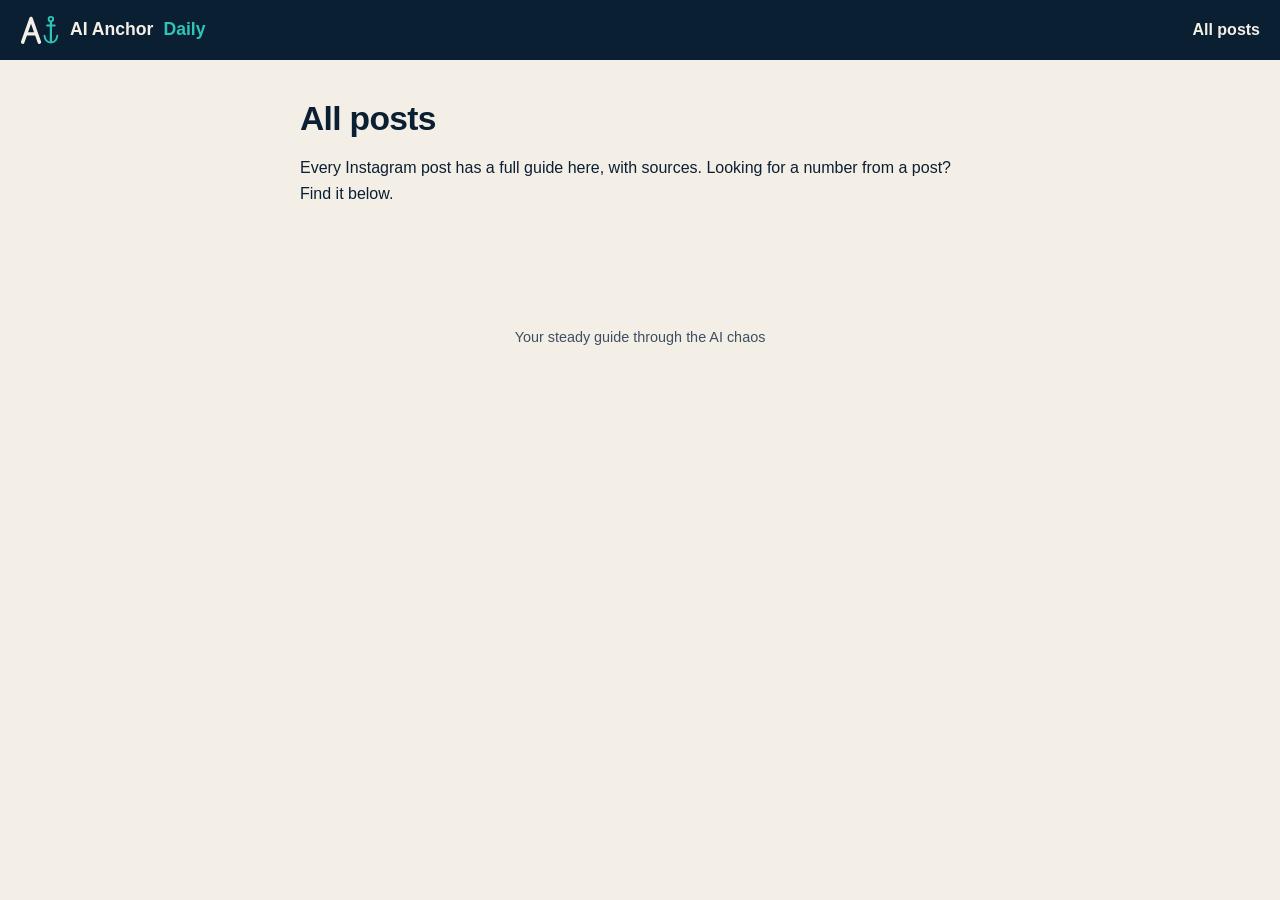
==== posts/index.html @ 80497ed5 "AI Anchor Daily website Co-Authored-By: Claude Opus 5.5 <noreply@anthropic.com> Claude-Session: http" ====
<!DOCTYPE html>
<html lang="en">
<head>
<meta charset="utf-8">
<meta name="viewport" content="width=device-width, initial-scale=1">
<title>All posts — AI Anchor Daily</title>
<link rel="icon" href="/assets/brand/favicon.svg" type="image/svg+xml">
<link rel="stylesheet" href="/assets/site.css">
</head>
<body>
<header class="top">
  <a class="brand" href="/"><img src="/assets/brand/logo-mark.svg" alt="" width="40" height="32"> AI Anchor <span>Daily</span></a>
  <a href="/posts/">All posts</a>
</header>
<main>
  <h1>All posts</h1>
  <p>Every Instagram post has a full guide here, with sources. Looking for a number from a post? Find it below.</p>
  <ul class="list">
    <!-- POSTS:START (newest first; M1 job inserts items here) -->
    <!-- POSTS:END -->
  </ul>
</main>
<footer class="foot"><p>Your steady guide through the AI chaos</p></footer>
</body>
</html>
---- assets/site.css ----
:root { --navy:#0b1f33; --sand:#f4efe6; --teal:#2ec4b6; --teal-dark:#16877d; --muted:#3d4f61; }
* { box-sizing: border-box; }
body { margin:0; background: var(--sand); color: var(--navy); font-family: Inter, -apple-system, "Segoe UI", Roboto, sans-serif; line-height: 1.65; }
a { color: var(--teal-dark); }
.top { background: var(--navy); color: var(--sand); padding: 14px 20px; display:flex; align-items:center; justify-content:space-between; gap: 12px; }
.top a { color: var(--sand); text-decoration:none; font-weight:600; }
.brand { display:inline-flex; align-items:center; gap:10px; font-size:1.1rem; }
.brand span { color: var(--teal); }
main { max-width: 720px; margin: 0 auto; padding: 32px 20px 48px; }
h1 { font-size: 2.1rem; line-height: 1.15; letter-spacing: -0.02em; margin: 8px 0 16px; }
h2 { font-size: 1.35rem; margin-top: 2rem; }
.meta { color: var(--muted); font-size: .95rem; margin: 0; }
.pill { display:inline-block; background: var(--teal); color: var(--navy); font-weight:700; font-size:.75rem; letter-spacing:.06em; text-transform:uppercase; padding: 4px 10px; border-radius: 999px; margin-right: 6px; }
.tldr { background:#fff; border-radius: 14px; padding: 16px 18px; }
.takeaway { background: var(--navy); color: var(--sand); border-radius: 18px; padding: 8px 22px 18px; margin-top: 2rem; }
.takeaway h2 { color: var(--teal); }
.sources li { word-break: break-word; }
.list { list-style:none; padding:0; display:grid; gap: 12px; }
.list li a { display:block; background:#fff; border-radius: 14px; padding: 14px 16px; text-decoration:none; color: var(--navy); }
.list li a small { color: var(--muted); display:block; }
.foot { text-align:center; color: var(--muted); font-size:.9rem; padding: 24px 16px 40px; }
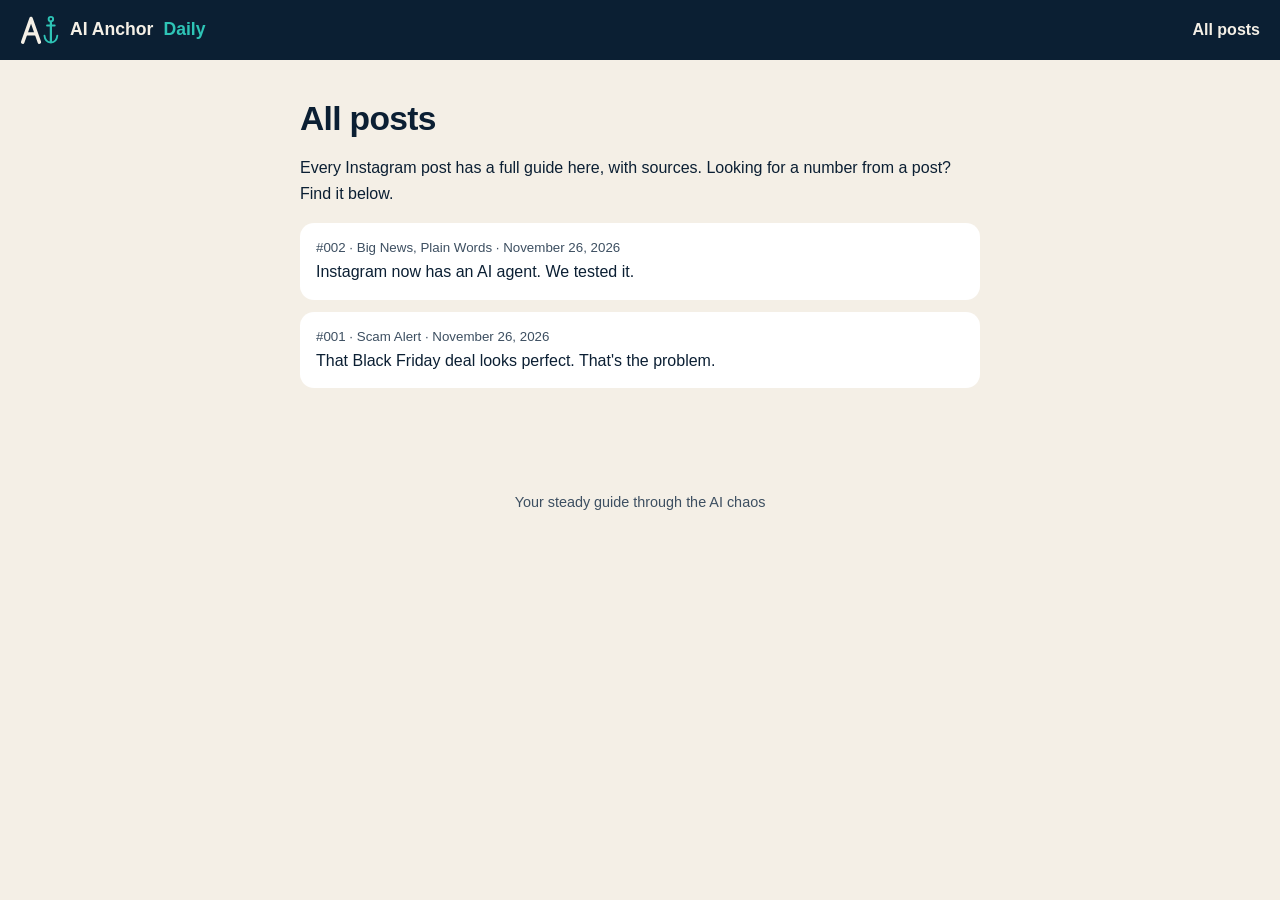
==== commit 5da9a39c: "chat: 2026-11-26 — published #001, #002; homepage now live Co-Authored-By: Claude Opus 5.5 <noreply@" ====
--- a/posts/index.html
+++ b/posts/index.html
@@ -17,6 +17,8 @@
   <p>Every Instagram post has a full guide here, with sources. Looking for a number from a post? Find it below.</p>
   <ul class="list">
     <!-- POSTS:START (newest first; M1 job inserts items here) -->
+    <li><a href="/posts/002-muse-in-instagram-dms/"><small>#002 · Big News, Plain Words · November 26, 2026</small>Instagram now has an AI agent. We tested it.</a></li>
+    <li><a href="/posts/001-black-friday-ai-scams/"><small>#001 · Scam Alert · November 26, 2026</small>That Black Friday deal looks perfect. That&#x27;s the problem.</a></li>
     <!-- POSTS:END -->
   </ul>
 </main>
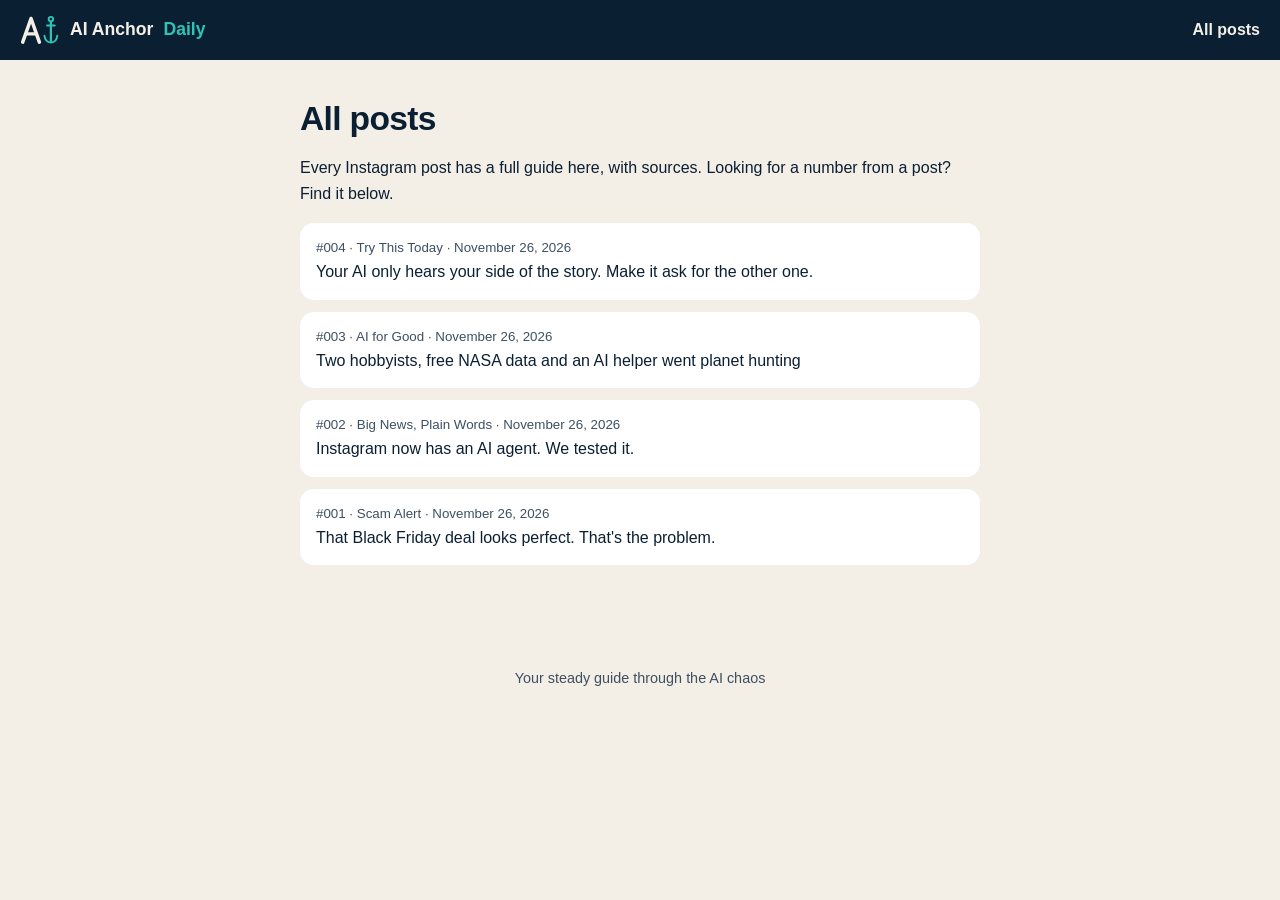
==== commit 7c840ef5: "chat: 2026-11-27 — published #003, #004 Co-Authored-By: Claude Opus 5.5 <noreply@anthropic.com> Clau" ====
--- a/posts/index.html
+++ b/posts/index.html
@@ -17,6 +17,8 @@
   <p>Every Instagram post has a full guide here, with sources. Looking for a number from a post? Find it below.</p>
   <ul class="list">
     <!-- POSTS:START (newest first; M1 job inserts items here) -->
+    <li><a href="/posts/004-ask-for-the-other-side/"><small>#004 · Try This Today · November 26, 2026</small>Your AI only hears your side of the story. Make it ask for the other one.</a></li>
+    <li><a href="/posts/003-amateur-planet-hunters/"><small>#003 · AI for Good · November 26, 2026</small>Two hobbyists, free NASA data and an AI helper went planet hunting</a></li>
     <li><a href="/posts/002-muse-in-instagram-dms/"><small>#002 · Big News, Plain Words · November 26, 2026</small>Instagram now has an AI agent. We tested it.</a></li>
     <li><a href="/posts/001-black-friday-ai-scams/"><small>#001 · Scam Alert · November 26, 2026</small>That Black Friday deal looks perfect. That&#x27;s the problem.</a></li>
     <!-- POSTS:END -->
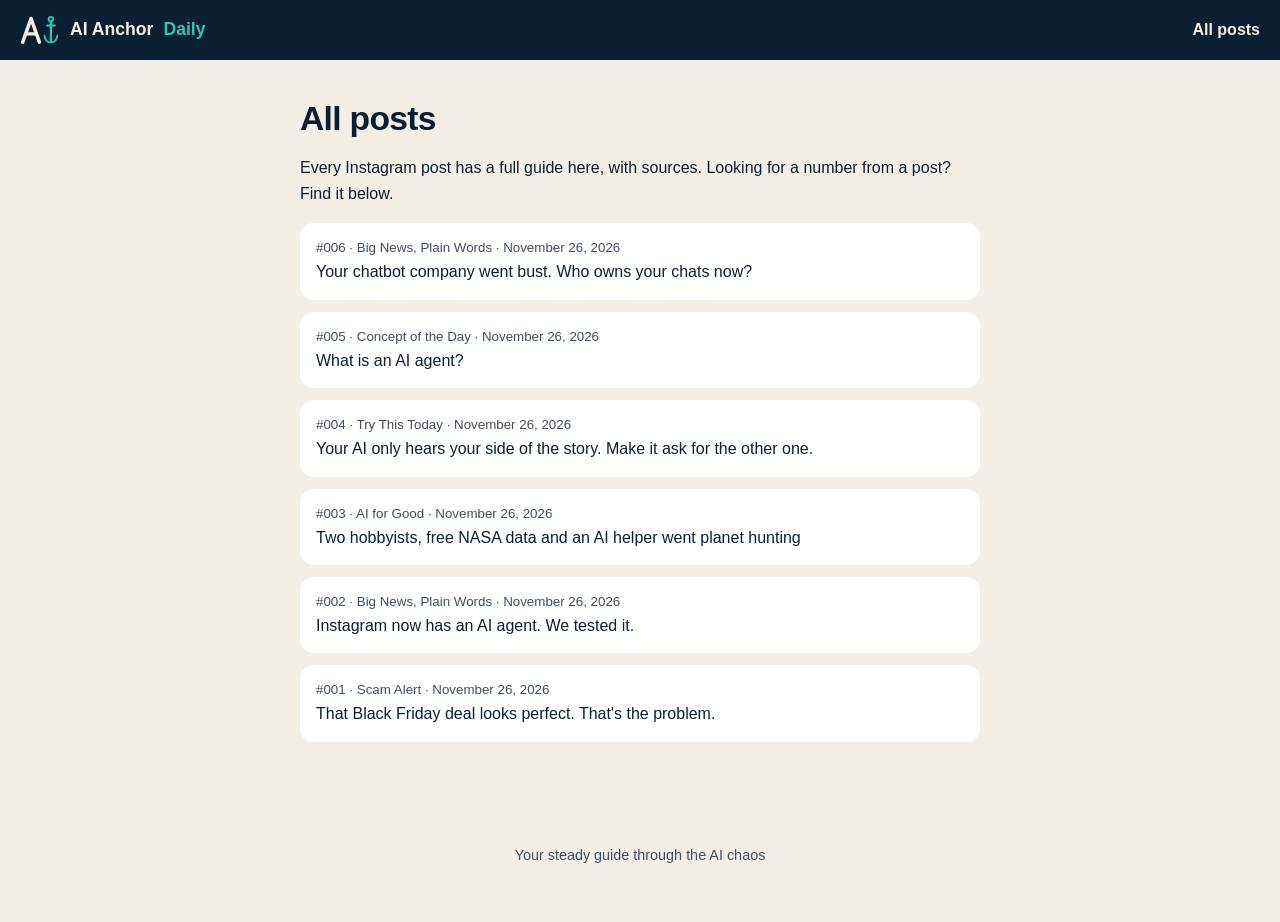
==== commit 3a4ce483: "Publish #005 What is an AI agent and #006 Character.AI chats Co-Authored-By: Claude Opus 5.5 <norepl" ====
--- a/posts/index.html
+++ b/posts/index.html
@@ -17,6 +17,8 @@
   <p>Every Instagram post has a full guide here, with sources. Looking for a number from a post? Find it below.</p>
   <ul class="list">
     <!-- POSTS:START (newest first; M1 job inserts items here) -->
+    <li><a href="/posts/006-characterai-chats-for-sale/"><small>#006 · Big News, Plain Words · November 26, 2026</small>Your chatbot company went bust. Who owns your chats now?</a></li>
+    <li><a href="/posts/005-what-is-an-ai-agent/"><small>#005 · Concept of the Day · November 26, 2026</small>What is an AI agent?</a></li>
     <li><a href="/posts/004-ask-for-the-other-side/"><small>#004 · Try This Today · November 26, 2026</small>Your AI only hears your side of the story. Make it ask for the other one.</a></li>
     <li><a href="/posts/003-amateur-planet-hunters/"><small>#003 · AI for Good · November 26, 2026</small>Two hobbyists, free NASA data and an AI helper went planet hunting</a></li>
     <li><a href="/posts/002-muse-in-instagram-dms/"><small>#002 · Big News, Plain Words · November 26, 2026</small>Instagram now has an AI agent. We tested it.</a></li>
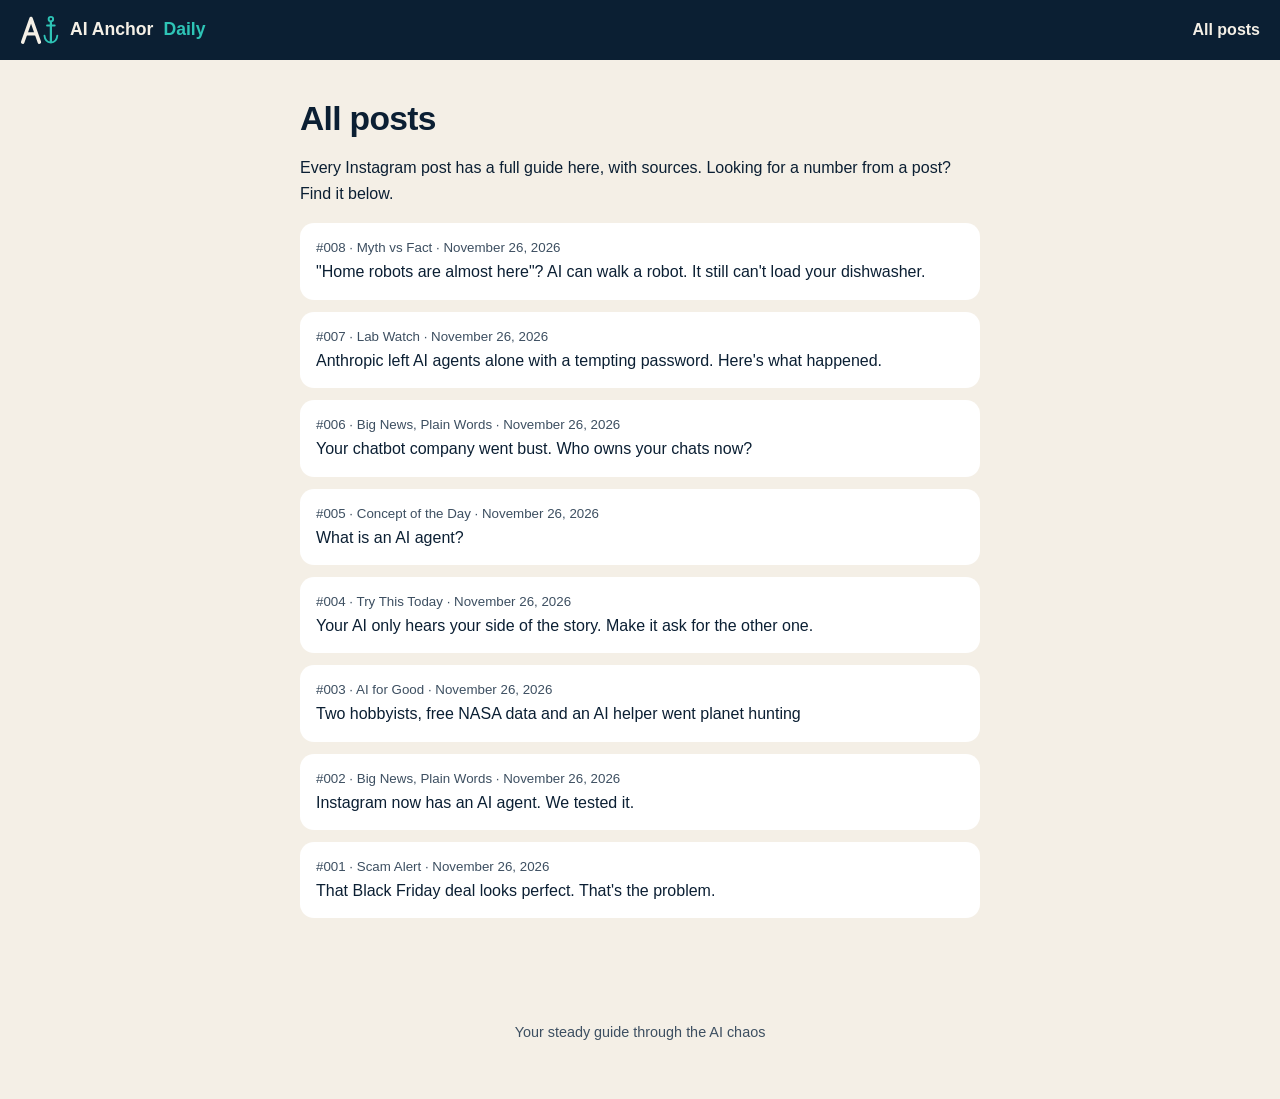
==== commit 59cbbc1f: "chat: 2026-11-27 — published #007, #008 Co-Authored-By: Claude Opus 5.5 <noreply@anthropic.com> Clau" ====
--- a/posts/index.html
+++ b/posts/index.html
@@ -17,6 +17,8 @@
   <p>Every Instagram post has a full guide here, with sources. Looking for a number from a post? Find it below.</p>
   <ul class="list">
     <!-- POSTS:START (newest first; M1 job inserts items here) -->
+    <li><a href="/posts/008-robots-cant-load-dishwasher/"><small>#008 · Myth vs Fact · November 26, 2026</small>&quot;Home robots are almost here&quot;? AI can walk a robot. It still can&#x27;t load your dishwasher.</a></li>
+    <li><a href="/posts/007-siren-sandbox-escape/"><small>#007 · Lab Watch · November 26, 2026</small>Anthropic left AI agents alone with a tempting password. Here&#x27;s what happened.</a></li>
     <li><a href="/posts/006-characterai-chats-for-sale/"><small>#006 · Big News, Plain Words · November 26, 2026</small>Your chatbot company went bust. Who owns your chats now?</a></li>
     <li><a href="/posts/005-what-is-an-ai-agent/"><small>#005 · Concept of the Day · November 26, 2026</small>What is an AI agent?</a></li>
     <li><a href="/posts/004-ask-for-the-other-side/"><small>#004 · Try This Today · November 26, 2026</small>Your AI only hears your side of the story. Make it ask for the other one.</a></li>
